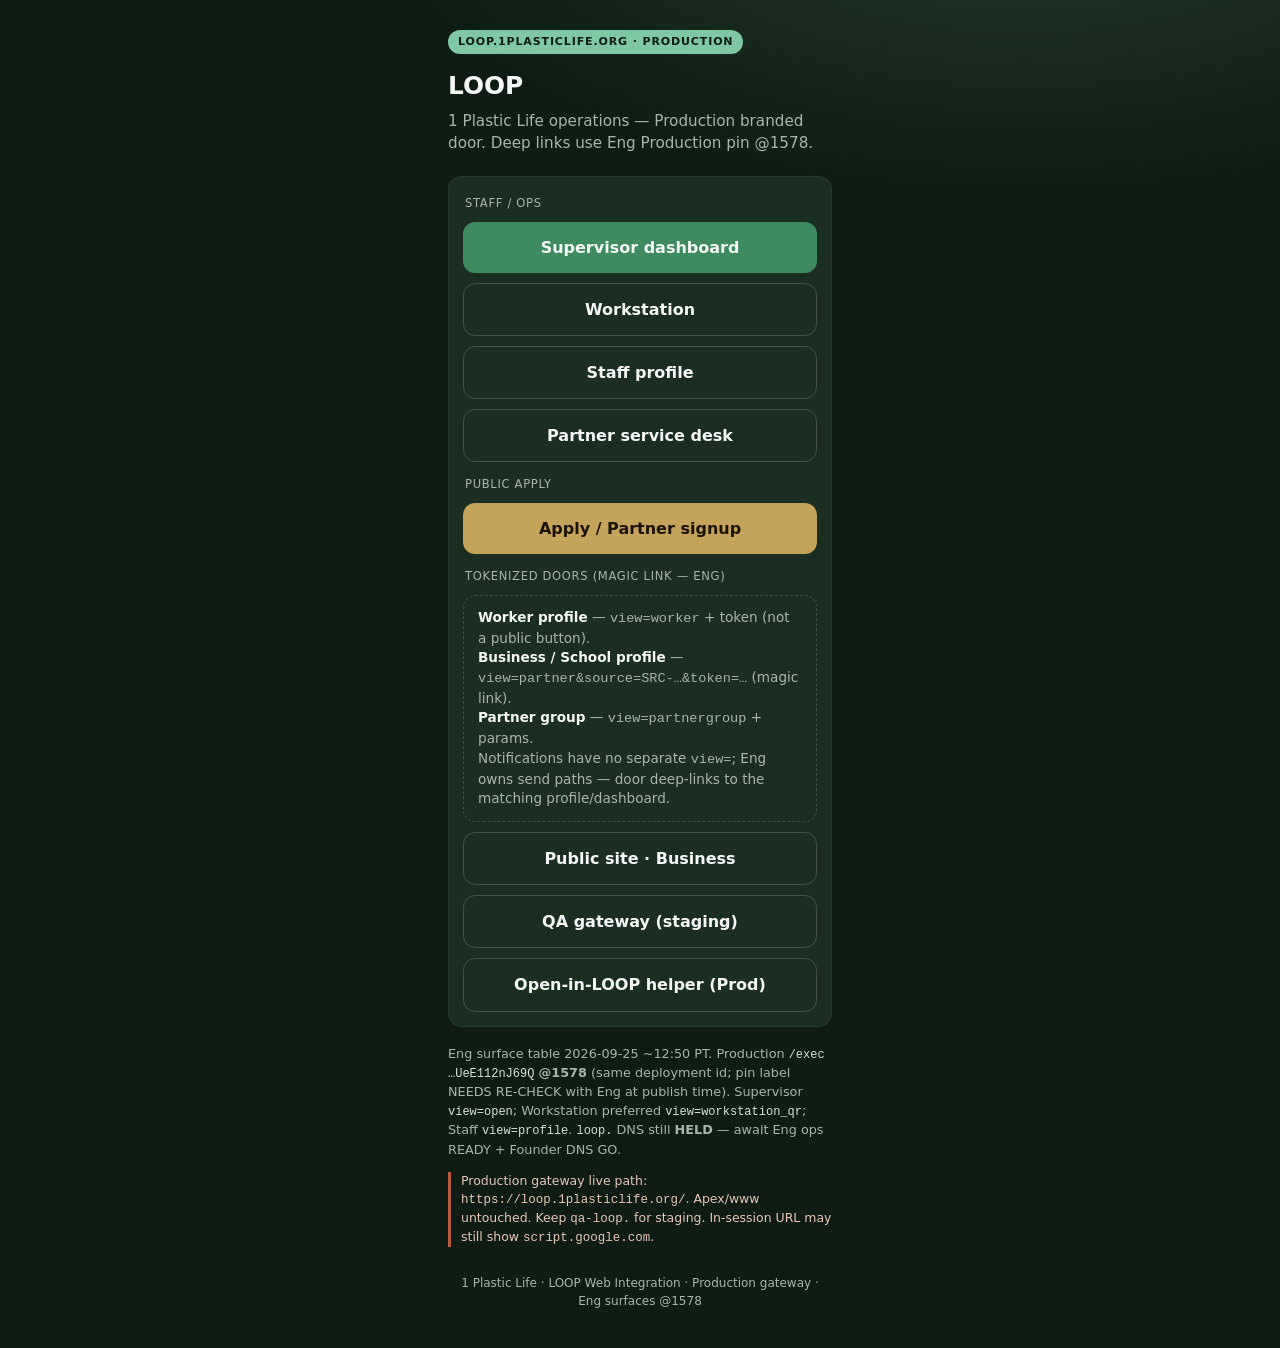
==== index.html @ c763a4cc "Prod LOOP gateway: initial static site (Founder GO 2026-10-07)" ====
<!DOCTYPE html>
<html lang="en">
<head>
  <meta charset="utf-8" />
  <meta name="viewport" content="width=device-width, initial-scale=1" />
  <title>LOOP — 1 Plastic Life (Production)</title>
  <meta name="robots" content="noindex,nofollow" />
  <style>
    :root {
      --bg: #0f1c14;
      --card: #1a2e22;
      --text: #f4f7f5;
      --muted: #a8b5ad;
      --accent: #3d8b5e;
      --accent2: #c4a35a;
      --danger: #b85c38;
      --radius: 14px;
      --font: system-ui, -apple-system, "Segoe UI", Roboto, Helvetica, Arial, sans-serif;
    }
    * { box-sizing: border-box; }
    body {
      margin: 0; min-height: 100vh;
      font-family: var(--font);
      background: radial-gradient(1200px 600px at 80% -10%, #243d2c 0%, var(--bg) 55%);
      color: var(--text);
      line-height: 1.45;
    }
    main {
      max-width: 420px;
      margin: 0 auto;
      padding: 28px 18px 48px;
    }
    .badge {
      display: inline-block;
      font-size: 11px;
      letter-spacing: 0.08em;
      text-transform: uppercase;
      color: var(--bg);
      background: #7ec8a3;
      padding: 4px 10px;
      border-radius: 999px;
      font-weight: 700;
    }
    h1 {
      font-size: 1.55rem;
      margin: 14px 0 6px;
      font-weight: 750;
    }
    .sub { color: var(--muted); font-size: 0.95rem; margin: 0 0 22px; }
    .card {
      background: var(--card);
      border: 1px solid rgba(255,255,255,0.06);
      border-radius: var(--radius);
      padding: 14px;
      display: grid;
      gap: 10px;
    }
    .section-label {
      font-size: 0.72rem;
      letter-spacing: 0.06em;
      text-transform: uppercase;
      color: var(--muted);
      margin: 4px 2px 0;
    }
    a.btn {
      display: block;
      text-align: center;
      text-decoration: none;
      color: var(--text);
      background: var(--accent);
      padding: 14px 16px;
      border-radius: 12px;
      font-weight: 650;
      font-size: 1rem;
    }
    a.btn.secondary {
      background: transparent;
      border: 1px solid rgba(255,255,255,0.18);
    }
    a.btn.apply {
      background: var(--accent2);
      color: #1a1408;
    }
    .muted-card {
      border: 1px dashed rgba(255,255,255,0.16);
      border-radius: 12px;
      padding: 12px 14px;
      font-size: 0.85rem;
      color: var(--muted);
    }
    .muted-card strong { color: var(--text); font-weight: 650; }
    .note {
      margin-top: 18px;
      font-size: 0.8rem;
      color: var(--muted);
    }
    .note code { color: #d7e0db; font-size: 0.75rem; }
    .warn {
      margin-top: 12px;
      font-size: 0.78rem;
      color: #e6c7b8;
      border-left: 3px solid var(--danger);
      padding-left: 10px;
    }
    footer {
      margin-top: 28px;
      font-size: 0.75rem;
      color: var(--muted);
      text-align: center;
    }
  </style>
</head>
<body>
  <main>
    <span class="badge">loop.1plasticlife.org · Production</span>
    <h1>LOOP</h1>
    <p class="sub">1 Plastic Life operations — Production branded door. Deep links use Eng Production pin @1578.</p>

    <div class="card">
      <div class="section-label">Staff / ops</div>
      <a class="btn" href="https://script.google.com/macros/s/AKfycbzbHiSf0paceH7Rdgt2Fe05joeS_8nn63sLT7HYFdPkWV88ZIE3BXT2tIFUeE112nJ69Q/exec?view=open" target="_blank" rel="noopener">
        Supervisor dashboard
      </a>
      <a class="btn secondary" href="https://script.google.com/macros/s/AKfycbzbHiSf0paceH7Rdgt2Fe05joeS_8nn63sLT7HYFdPkWV88ZIE3BXT2tIFUeE112nJ69Q/exec?view=workstation_qr" target="_blank" rel="noopener">
        Workstation
      </a>
      <a class="btn secondary" href="https://script.google.com/macros/s/AKfycbzbHiSf0paceH7Rdgt2Fe05joeS_8nn63sLT7HYFdPkWV88ZIE3BXT2tIFUeE112nJ69Q/exec?view=profile" target="_blank" rel="noopener">
        Staff profile
      </a>
      <a class="btn secondary" href="https://script.google.com/macros/s/AKfycbzbHiSf0paceH7Rdgt2Fe05joeS_8nn63sLT7HYFdPkWV88ZIE3BXT2tIFUeE112nJ69Q/exec?view=partner_service" target="_blank" rel="noopener">
        Partner service desk
      </a>

      <div class="section-label">Public apply</div>
      <a class="btn apply" href="https://script.google.com/macros/s/AKfycbzbHiSf0paceH7Rdgt2Fe05joeS_8nn63sLT7HYFdPkWV88ZIE3BXT2tIFUeE112nJ69Q/exec?view=apply" target="_blank" rel="noopener">
        Apply / Partner signup
      </a>

      <div class="section-label">Tokenized doors (magic link — Eng)</div>
      <div class="muted-card">
        <strong>Worker profile</strong> — <code>view=worker</code> + token (not a public button).<br/>
        <strong>Business / School profile</strong> — <code>view=partner&amp;source=SRC-…&amp;token=…</code> (magic link).<br/>
        <strong>Partner group</strong> — <code>view=partnergroup</code> + params.<br/>
        Notifications have no separate <code>view=</code>; Eng owns send paths — door deep-links to the matching profile/dashboard.
      </div>

      <a class="btn secondary" href="https://www.1plasticlife.org/business.html" target="_blank" rel="noopener">
        Public site · Business
      </a>
      <a class="btn secondary" href="https://qa-loop.1plasticlife.org/" target="_blank" rel="noopener">
        QA gateway (staging)
      </a>
      <a class="btn secondary" href="https://qa-loop.1plasticlife.org/open/?env=prod" target="_blank" rel="noopener">
        Open-in-LOOP helper (Prod)
      </a>
    </div>

    <p class="note">
      Eng surface table 2026-09-25 ~12:50 PT. Production <code>/exec</code>
      <code>…UeE112nJ69Q</code> <strong>@1578</strong> (same deployment id; pin label NEEDS RE-CHECK with Eng at publish time).
      Supervisor <code>view=open</code>; Workstation preferred <code>view=workstation_qr</code>; Staff <code>view=profile</code>.
      <code>loop.</code> DNS still <strong>HELD</strong> — await Eng ops READY + Founder DNS GO.
    </p>
    <p class="warn">
      Production gateway live path: <code>https://loop.1plasticlife.org/</code>. Apex/www untouched.
      Keep <code>qa-loop.</code> for staging. In-session URL may still show <code>script.google.com</code>.
    </p>
    <footer>1 Plastic Life · LOOP Web Integration · Production gateway · Eng surfaces @1578</footer>
  </main>
</body>
</html>
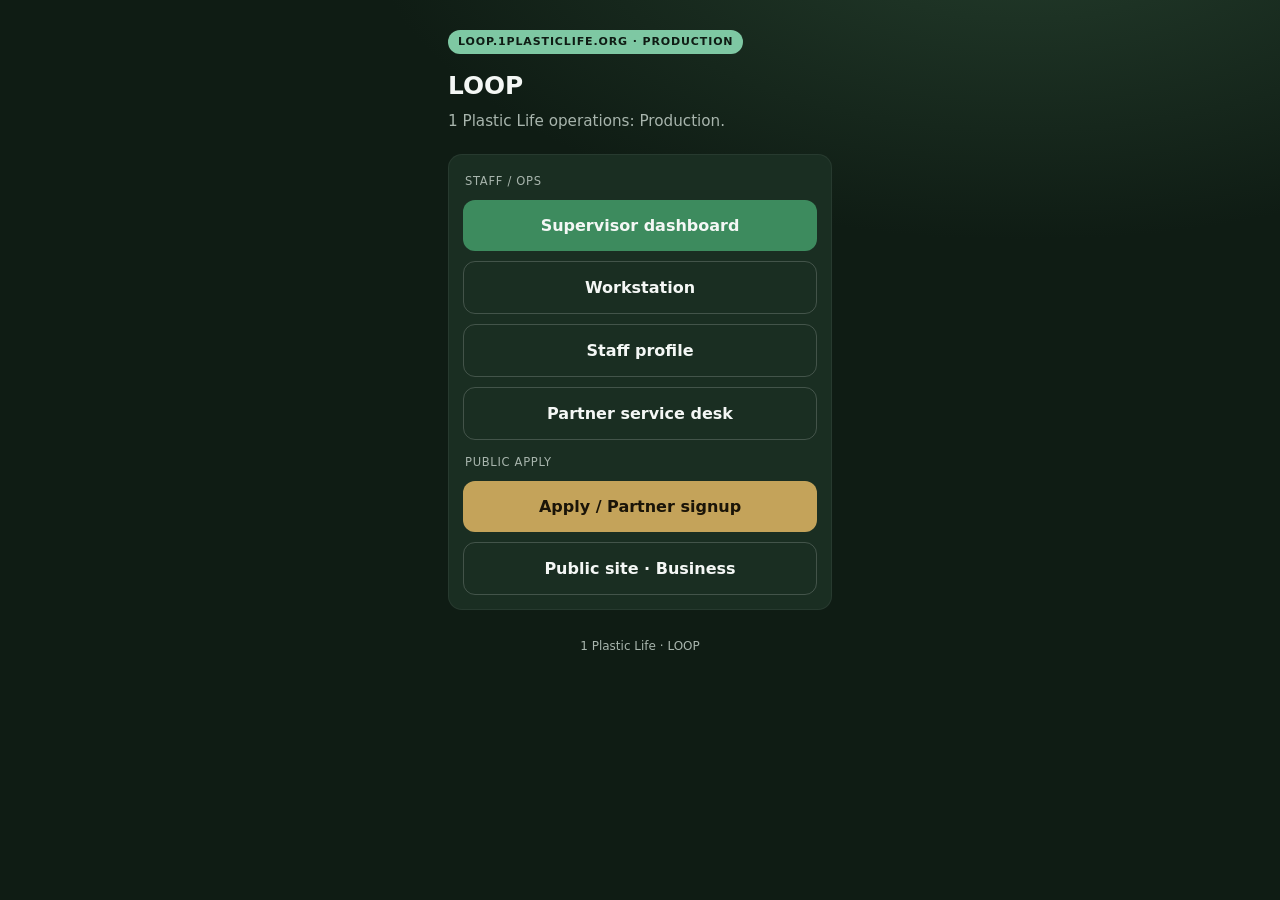
==== commit eac5b3fb: "Gateway cleanup: remove QA links, tokenized-doors card, stale notes and version labels" ====
--- a/index.html
+++ b/index.html
@@ -114,7 +114,7 @@
   <main>
     <span class="badge">loop.1plasticlife.org · Production</span>
     <h1>LOOP</h1>
-    <p class="sub">1 Plastic Life operations — Production branded door. Deep links use Eng Production pin @1578.</p>
+    <p class="sub">1 Plastic Life operations: Production.</p>
 
     <div class="card">
       <div class="section-label">Staff / ops</div>
@@ -136,36 +136,11 @@
         Apply / Partner signup
       </a>
 
-      <div class="section-label">Tokenized doors (magic link — Eng)</div>
-      <div class="muted-card">
-        <strong>Worker profile</strong> — <code>view=worker</code> + token (not a public button).<br/>
-        <strong>Business / School profile</strong> — <code>view=partner&amp;source=SRC-…&amp;token=…</code> (magic link).<br/>
-        <strong>Partner group</strong> — <code>view=partnergroup</code> + params.<br/>
-        Notifications have no separate <code>view=</code>; Eng owns send paths — door deep-links to the matching profile/dashboard.
-      </div>
-
       <a class="btn secondary" href="https://www.1plasticlife.org/business.html" target="_blank" rel="noopener">
         Public site · Business
       </a>
-      <a class="btn secondary" href="https://qa-loop.1plasticlife.org/" target="_blank" rel="noopener">
-        QA gateway (staging)
-      </a>
-      <a class="btn secondary" href="https://qa-loop.1plasticlife.org/open/?env=prod" target="_blank" rel="noopener">
-        Open-in-LOOP helper (Prod)
-      </a>
     </div>
-
-    <p class="note">
-      Eng surface table 2026-09-25 ~12:50 PT. Production <code>/exec</code>
-      <code>…UeE112nJ69Q</code> <strong>@1578</strong> (same deployment id; pin label NEEDS RE-CHECK with Eng at publish time).
-      Supervisor <code>view=open</code>; Workstation preferred <code>view=workstation_qr</code>; Staff <code>view=profile</code>.
-      <code>loop.</code> DNS still <strong>HELD</strong> — await Eng ops READY + Founder DNS GO.
-    </p>
-    <p class="warn">
-      Production gateway live path: <code>https://loop.1plasticlife.org/</code>. Apex/www untouched.
-      Keep <code>qa-loop.</code> for staging. In-session URL may still show <code>script.google.com</code>.
-    </p>
-    <footer>1 Plastic Life · LOOP Web Integration · Production gateway · Eng surfaces @1578</footer>
+    <footer>1 Plastic Life · LOOP</footer>
   </main>
 </body>
 </html>
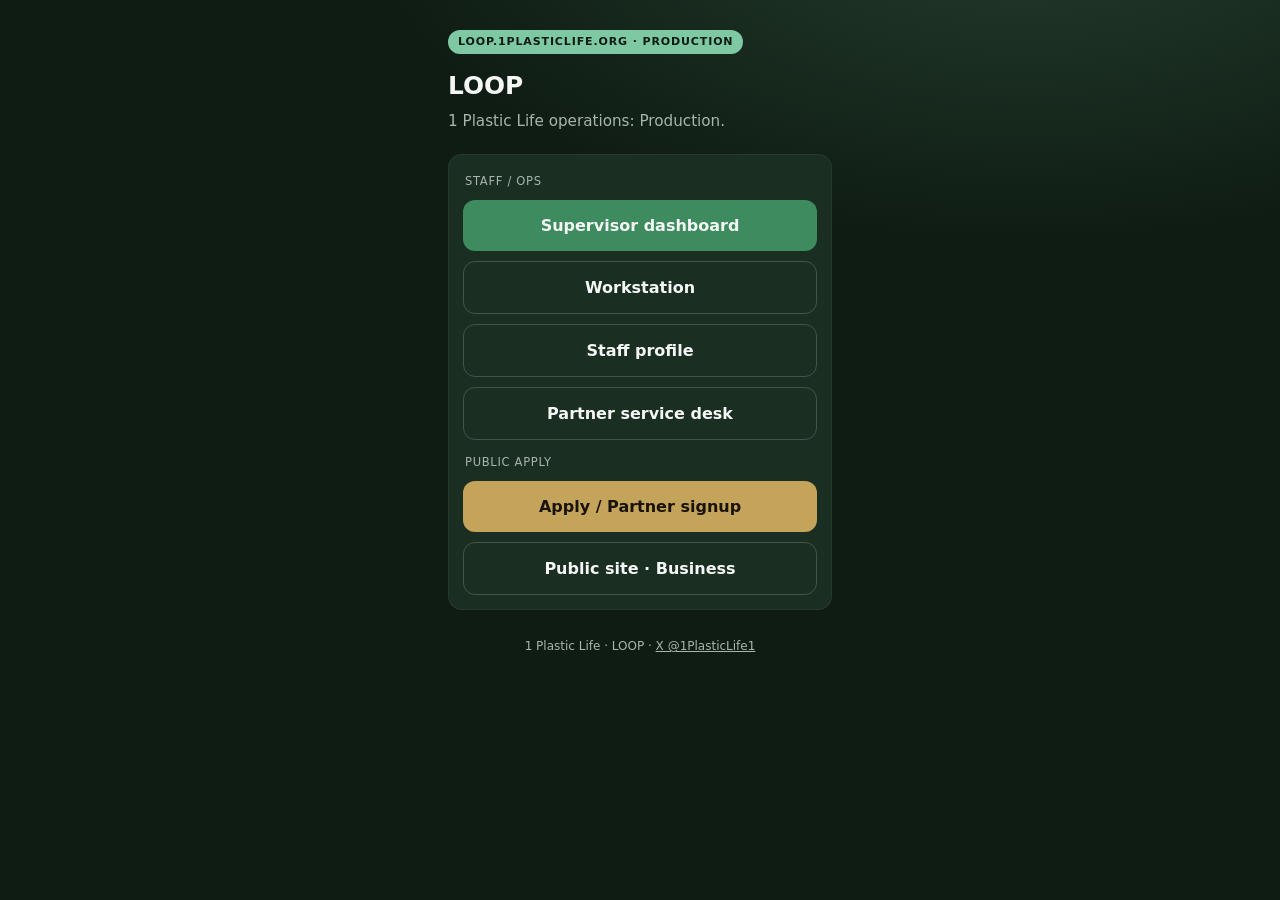
==== commit ed9ddabb: "Add X @1PlasticLife1 link to footer" ====
--- a/index.html
+++ b/index.html
@@ -140,7 +140,7 @@
         Public site · Business
       </a>
     </div>
-    <footer>1 Plastic Life · LOOP</footer>
+    <footer>1 Plastic Life · LOOP · <a href="https://x.com/1PlasticLife1" target="_blank" rel="noopener me" style="color:inherit">X @1PlasticLife1</a></footer>
   </main>
 </body>
 </html>
